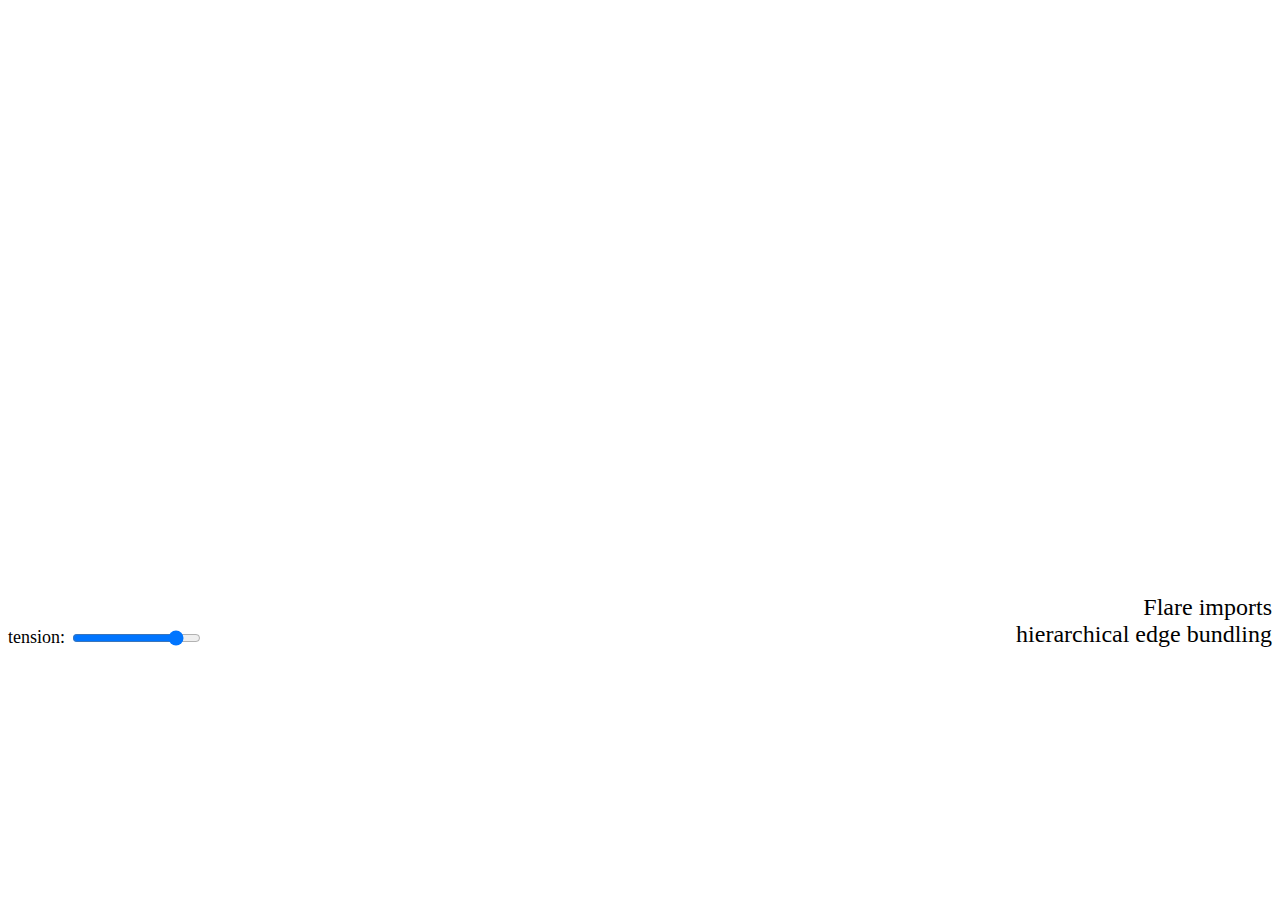
==== index.html @ 8738e385 "Add files via upload" ====
<!DOCTYPE html PUBLIC “-//W3C//DTD XHTML 1.0 Transitional//EN” “http://www.w3.org/TR/xhtml1/DTD/xhtml1-transitional.dtd”>
<html>
  <head>
    <meta http-equiv="Content-Type" content="text/html;charset=utf-8"/>
    <link type="text/css" rel="stylesheet" href="style.css"/>
    <style type="text/css">

path.arc {
  cursor: move;
  fill: #fff;
}

.node {
  font-size: 10px;
}

.node:hover {
  fill: #1f77b4;
}

.link {
  fill: none;
  stroke: #1f77b4;
  stroke-opacity: .4;
  pointer-events: none;
}

.link.source, .link.target {
  stroke-opacity: 1;
  stroke-width: 2px;
}

.node.target {
  fill: #d62728 !important;
}

.link.source {
  stroke: #d62728;
}

.node.source {
  fill: #2ca02c;
}

.link.target {
  stroke: #2ca02c;
}

    </style>
  </head>
  <body>
    <h2>
      Flare imports<br>
      hierarchical edge bundling
    </h2>
    <div id="bundle"></div>
    <div style="position:absolute;bottom:0;font-size:18px;">tension: <input style="position:relative;top:3px;" type="range" min="0" max="100" value="85"></div>
    <script type="text/javascript" src="//code.jquery.com/jquery-1.12.3.min.js"></script>
    <script type="text/javascript" src="//d3js.org/d3.v3.min.js"></script>
    <script type="text/javascript" src="packages.js"></script>
    <script type="text/javascript">

var w = 740,
    h = 700,
    rx = w / 2,
    ry = h / 2,
    m0,
    rotate = 0
    pi = Math.PI;

var splines = [];

var cluster = d3.layout.cluster()
    .size([360, ry - 180])
    .sort(function(a, b) { return d3.ascending(a.key, b.key); });

var bundle = d3.layout.bundle();

var line = d3.svg.line.radial()
    .interpolate("bundle")
    .tension(.85)
    .radius(function(d) { return d.y; })
    .angle(function(d) { return d.x / 180 * Math.PI; });

// Chrome 15 bug: <http://code.google.com/p/chromium/issues/detail?id=98951>
var div = d3.select("#bundle")
    .style("width", w + "px")
    .style("height", w + "px")
    .style("position", "absolute");

var svg = div.append("svg:svg")
    .attr("width", w)
    .attr("height", w)
  .append("svg:g")
    .attr("transform", "translate(" + rx + "," + ry + ")");

svg.append("svg:path")
    .attr("class", "arc")
    .attr("d", d3.svg.arc().outerRadius(ry - 180).innerRadius(0).startAngle(0).endAngle(2 * Math.PI))
    .on("mousedown", mousedown);

d3.json("flare-imports.json", function(classes) {
  var nodes = cluster.nodes(packages.root(classes)),
      links = packages.imports(nodes),
      splines = bundle(links);

  var path = svg.selectAll("path.link")
      .data(links)
    .enter().append("svg:path")
      .attr("class", function(d) { return "link source-" + d.source.key + " target-" + d.target.key; })
      .attr("d", function(d, i) { return line(splines[i]); });

  var groupData = svg.selectAll("g.group")
    .data(nodes.filter(function(d) { return (d.key=='SAVOLA' || d.key == 'SMART' || d.key == 'PRAGMATIC') && d.children; }))
  .enter().append("group")
    .attr("class", "group");
    
  var groupArc = d3.svg.arc()
  .innerRadius(ry - 177)
  .outerRadius(ry - 157)
  .startAngle(function(d) { return (findStartAngle(d.__data__.children)-2) * pi / 180;})
  .endAngle(function(d) { return (findEndAngle(d.__data__.children)+2) * pi / 180});
  
  svg.selectAll("g.arc")
  .data(groupData[0])
.enter().append("svg:path")
  .attr("d", groupArc)
  .attr("class", "groupArc")
  .style("fill", "#1f77b4")
  .style("fill-opacity", 0.5);

  svg.selectAll("g.node")
      .data(nodes.filter(function(n) { return !n.children; }))
    .enter().append("svg:g")
      .attr("class", "node")
      .attr("id", function(d) { return "node-" + d.key; })
      .attr("transform", function(d) { return "rotate(" + (d.x - 90) + ")translate(" + d.y + ")"; })
    .append("svg:text")
      .attr("dx", function(d) { return d.x < 180 ? 25 : -25; })
      .attr("dy", ".31em")
      .attr("text-anchor", function(d) { return d.x < 180 ? "start" : "end"; })
      .attr("transform", function(d) { return d.x < 180 ? null : "rotate(180)"; })
      .text(function(d) { return d.key.replace(/_/g, ' '); })
      .on("mouseover", mouseover)
      .on("mouseout", mouseout);

  d3.select("input[type=range]").on("change", function() {
    line.tension(this.value / 100);
    path.attr("d", function(d, i) { return line(splines[i]); });
  });
});

d3.select(window)
    .on("mousemove", mousemove)
    .on("mouseup", mouseup);

function mouse(e) {
  return [e.pageX - rx, e.pageY - ry];
}

function mousedown() {
  m0 = mouse(d3.event);
  d3.event.preventDefault();
}

function mousemove() {
  if (m0) {
    var m1 = mouse(d3.event),
        dm = Math.atan2(cross(m0, m1), dot(m0, m1)) * 180 / Math.PI;
    div.style("-webkit-transform", "translate3d(0," + (ry - rx) + "px,0)rotate3d(0,0,0," + dm + "deg)translate3d(0," + (rx - ry) + "px,0)");
  }
}

function mouseup() {
  if (m0) {
    var m1 = mouse(d3.event),
        dm = Math.atan2(cross(m0, m1), dot(m0, m1)) * 180 / Math.PI;

    rotate += dm;
    if (rotate > 360) rotate -= 360;
    else if (rotate < 0) rotate += 360;
    m0 = null;

    div.style("-webkit-transform", "rotate3d(0,0,0,0deg)");

    svg.attr("transform", "translate(" + rx + "," + ry + ")rotate(" + rotate + ")")
      .selectAll("g.node text")
        .attr("dx", function(d) { return (d.x + rotate) % 360 < 180 ? 25 : -25; })
        .attr("text-anchor", function(d) { return (d.x + rotate) % 360 < 180 ? "start" : "end"; })
        .attr("transform", function(d) { return (d.x + rotate) % 360 < 180 ? null : "rotate(180)"; });
  }
}

function mouseover(d) {
  svg.selectAll("path.link.target-" + d.key)
      .classed("target", true)
      .each(updateNodes("source", true));

  svg.selectAll("path.link.source-" + d.key)
      .classed("source", true)
      .each(updateNodes("target", true));
}

function mouseout(d) {
  svg.selectAll("path.link.source-" + d.key)
      .classed("source", false)
      .each(updateNodes("target", false));

  svg.selectAll("path.link.target-" + d.key)
      .classed("target", false)
      .each(updateNodes("source", false));
}

function updateNodes(name, value) {
  return function(d) {
    if (value) this.parentNode.appendChild(this);
    svg.select("#node-" + d[name].key).classed(name, value);
  };
}

function cross(a, b) {
  return a[0] * b[1] - a[1] * b[0];
}

function dot(a, b) {
  return a[0] * b[0] + a[1] * b[1];
}

function findStartAngle(children) {
    var min = children[0].x;
    children.forEach(function(d) {
       if (d.x < min)
           min = d.x;
    });
    return min;
}

function findEndAngle(children) {
    var max = children[0].x;
    children.forEach(function(d) {
       if (d.x > max)
           max = d.x;
    });
    return max;
}
    </script>
  </body>
</html>
---- style.css ----
body {
  font: 300 36px "Helvetica Neue";
  height: 640px;
  /*margin: 80px 160px 80px 160px;
  overflow: hidden;*/
  position: relative;
}

a:link, a:visited {
  color: #777;
  text-decoration: none;
}

a:hover {
  color: #666;
}

blockquote {
  margin: 0;
}

blockquote:before {
  content: "“";
  position: absolute;
  left: -.4em;
}

blockquote:after {
  content: "”";
  position: absolute;
}

body > ul {
  margin: 0;
  padding: 0;
}

h1 {
  font-size: 64px;
}

h1, h2, h3 {
  font-weight: inherit;
  margin: 0;
}

h2, h3 {
  text-align: right;
  font-size: inherit;
  position: absolute;
  bottom: 0;
  right: 0;
}

h2 {
  font-size: 24px;
  position: absolute;
}

h3 {
  bottom: -20px;
  font-size: 18px;
}

.invert {
  background: #1f1f1f;
  color: #dcdccc;
}

.invert h2, .invert h3 {
  color: #7f9f7f;
}

.string, .regexp {
  color: #f39;
}

.keyword {
  color: #00c;
}

.comment {
  color: #777;
  font-style: oblique;
}

.number {
  color: #369;
}

.class, .special {
  color: #1181B8;
}

body > svg {
  position: absolute;
  top: -80px;
  left: -160px;
}
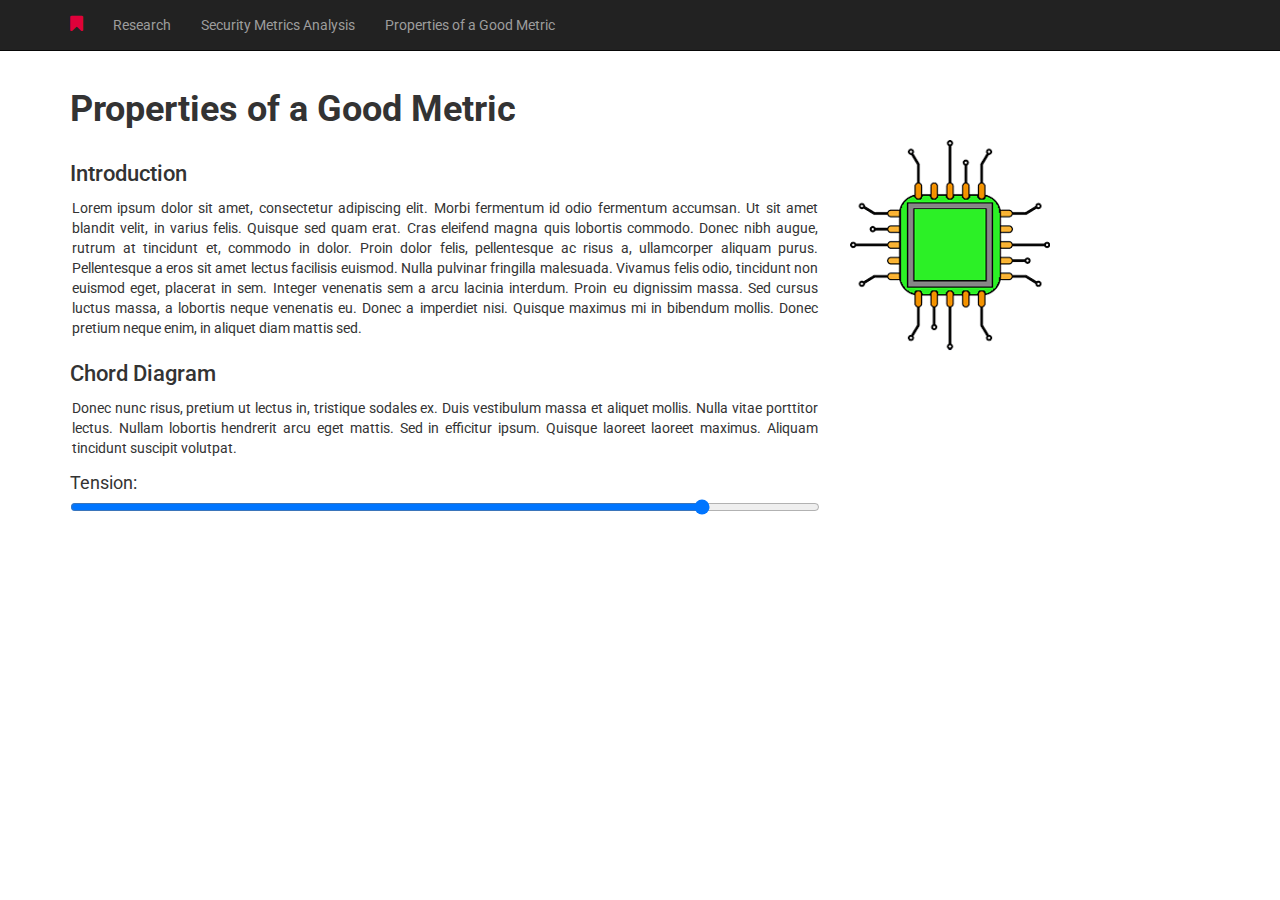
==== commit e19993a7: "First version" ====
--- a/index.html
+++ b/index.html
@@ -1,8 +1,28 @@
 <!DOCTYPE html PUBLIC “-//W3C//DTD XHTML 1.0 Transitional//EN” “http://www.w3.org/TR/xhtml1/DTD/xhtml1-transitional.dtd”>
 <html>
   <head>
-    <meta http-equiv="Content-Type" content="text/html;charset=utf-8"/>
-    <link type="text/css" rel="stylesheet" href="style.css"/>
+    <meta charset="utf-8">
+    <meta http-equiv="X-UA-Compatible" content="IE=edge">
+    <meta name="viewport" content="width=device-width, initial-scale=1">
+    <!-- The above 3 meta tags *must* come first in the head; any other head content must come *after* these tags -->
+    <link href="/static/css/bootstrap.min.css" rel="stylesheet">
+    <link href="/static/css/mine.css" rel="stylesheet">
+    <link href="https://fonts.googleapis.com/css?family=Roboto:700,400" rel="stylesheet" type="text/css">
+    <link href="https://netdna.bootstrapcdn.com/font-awesome/4.7.0/css/font-awesome.min.css" rel="stylesheet">
+    <link rel="apple-touch-icon" sizes="180x180" href="/favicon/apple-touch-icon.png">
+    <link rel="icon" type="image/png" sizes="32x32" href="/favicon/favicon-32x32.png">
+    <link rel="icon" type="image/png" sizes="16x16" href="/favicon/favicon-16x16.png">
+    <link rel="manifest" href="/favicon/site.webmanifest">
+    <link rel="mask-icon" href="/favicon/safari-pinned-tab.svg" color="#df013a">
+    <link rel="shortcut icon" href="/favicon/favicon.ico">
+    <meta name="msapplication-TileColor" content="#da532c">
+    <meta name="msapplication-config" content="/favicon/browserconfig.xml">
+    <meta name="theme-color" content="#ffffff">
+    <script type="text/javascript">
+      var shiftWindow = function() { scrollBy(0, -70) };
+      if (location.hash) shiftWindow();
+      window.addEventListener("hashchange", shiftWindow);
+    </script> 
     <style type="text/css">
 
 path.arc {
@@ -48,17 +68,67 @@
 
     </style>
   </head>
-  <body>
-    <h2>
-      Flare imports<br>
-      hierarchical edge bundling
-    </h2>
-    <div id="bundle"></div>
-    <div style="position:absolute;bottom:0;font-size:18px;">tension: <input style="position:relative;top:3px;" type="range" min="0" max="100" value="85"></div>
-    <script type="text/javascript" src="//code.jquery.com/jquery-1.12.3.min.js"></script>
-    <script type="text/javascript" src="//d3js.org/d3.v3.min.js"></script>
-    <script type="text/javascript" src="packages.js"></script>
-    <script type="text/javascript">
+
+
+
+
+
+  <body style="padding-top: 70px">
+    <nav class="navbar navbar-inverse navbar-fixed-top">   
+      <div class="container">
+        <div class="navbar-header">
+          <button type="button" class="navbar-toggle" data-toggle="collapse" data-target=".navbar-collapse">
+            <span class="icon-bar"></span>
+            <span class="icon-bar"></span>
+            <span class="icon-bar"></span> 
+          </button>    
+          <a class="navbar-brand" href="index.html" data-toggle="collapse" data-target=".navbar-collapse.in">
+            <span class="fa fa-bookmark" aria-hidden="true" style="color:#DF013A"></span>
+          </a>
+        </div>
+        <div class="collapse navbar-collapse">
+          <ul class="nav navbar-nav">
+            <li><a href="index.html#research" data-toggle="collapse" data-target=".navbar-collapse.in">Research</a></li>
+            <li><a href="analysis.html" data-toggle="collapse" data-target=".navbar-collapse.in">Security Metrics Analysis</a></li>
+            <li><a href="properties.html" data-toggle="collapse" data-target=".navbar-collapse.in">Properties of a Good Metric</a></li>
+        </div>
+      </div>
+    </nav>
+
+    <div class="container">
+      <div class="row">
+        <div class="col-xs-12 col-sm-12 col-md-12 col-lg-12">
+
+          <div class="row">
+            <div class="col-lg-12 col-md-12 col-md-12 col-xs-12">
+              <h1><strong>Properties of a Good Metric</strong></h1>
+            </div>
+          </div>
+
+          <div class="row">
+            <div class="col-lg-4 col-lg-push-8 col-md-4 col-md-push-8 col-sm-3 col-sm-push-9 col-xs-12 col-xs-push-0">
+              <img src="/images/embedded.png" width="200" alt="">
+            </div>
+            <div class="col-lg-8 col-lg-pull-4 col-md-8 col-md-pull-4 col-sm-9 col-sm-pull-3 col-xs-12 col-xs-offset-0">              
+              <div class="section" id="table-of-contents">
+                <h2>Introduction</h2>
+                  <p>
+                    Lorem ipsum dolor sit amet, consectetur adipiscing elit. Morbi fermentum id odio fermentum accumsan. Ut sit amet blandit velit, in varius felis. Quisque sed quam erat. Cras eleifend magna quis lobortis commodo. Donec nibh augue, rutrum at tincidunt et, commodo in dolor. Proin dolor felis, pellentesque ac risus a, ullamcorper aliquam purus. Pellentesque a eros sit amet lectus facilisis euismod. Nulla pulvinar fringilla malesuada. Vivamus felis odio, tincidunt non euismod eget, placerat in sem. Integer venenatis sem a arcu lacinia interdum. Proin eu dignissim massa. Sed cursus luctus massa, a lobortis neque venenatis eu. Donec a imperdiet nisi. Quisque maximus mi in bibendum mollis. Donec pretium neque enim, in aliquet diam mattis sed.
+                  </p>
+              </div>
+              <div class="section" id="what-is-this">
+                <h2>Chord Diagram</h2>
+                <p>
+                  Donec nunc risus, pretium ut lectus in, tristique sodales ex. Duis vestibulum massa et aliquet mollis. Nulla vitae porttitor lectus. Nullam lobortis hendrerit arcu eget mattis. Sed in efficitur ipsum. Quisque laoreet laoreet maximus. Aliquam tincidunt suscipit volutpat.
+                </p>
+              </div>
+              <div class="section" id="what-is-this">
+                <div id="bundle"></div>
+                <div style="position:relative;bottom:0;font-size:18px;">Tension: <input style="position:relative;top:3px;" type="range" min="0" max="100" value="85"></div>
+                <script type="text/javascript" src="//code.jquery.com/jquery-1.12.3.min.js"></script>
+                <script type="text/javascript" src="//d3js.org/d3.v3.min.js"></script>
+                <script type="text/javascript" src="packages.js"></script>
+                <script type="text/javascript">
 
 var w = 740,
     h = 700,
@@ -244,5 +314,18 @@
     return max;
 }
     </script>
+                
+              </div>
+            </div>
+          </div>
+        </div>
+      </div>
+    </div>
+      <!-- jQuery (necessary for Bootstrap's JavaScript plugins) -->
+      <script src="https://ajax.googleapis.com/ajax/libs/jquery/1.11.2/jquery.min.js"></script>
+      <!-- Include all compiled plugins (below), or include individual files as needed -->
+      <script src="/static/js/bootstrap.min.js"></script>
+      <script type="text/javascript" src="https://twitter.github.io/bootstrap/assets/js/bootstrap-transition.js"></script>
+      <script type="text/javascript" src="https://twitter.github.io/bootstrap/assets/js/bootstrap-collapse.js"></script>
   </body>
 </html>
--- a/static/css/mine.css
+++ b/static/css/mine.css
@@ -0,0 +1,96 @@
+body {
+    font-family: "Roboto", "Helvetica Neue", "Helvetica", "Arial", sans-serif !important;
+}
+
+p {
+    text-align: justify !important;
+    padding: 2px;
+}
+
+ul.publications {
+    list-style: none;
+    padding: 2px;
+    font-size: 0.9em;
+}
+
+ul.publications li:nth-child(odd) {
+  background-color: #F2F2F2;
+  padding-left: 1em;
+}
+
+ul.publications li:nth-child(even) {
+  background-color: #F8F8F8;
+  padding-left: 1em;
+}
+
+strong.papertitle {
+    font-size: 1.2em; 
+    /*background-color: #fadbd8 ;*/
+    /*color: #DF013A;  */
+}
+
+ul.publications li {
+    margin-bottom: 1em;
+    padding: 5px;
+}
+
+img.me {
+    /*margin-top: 20px;*/
+    /*border: 0px;  */
+    /*border-radius: 5px; */
+    margin-top: 62px;
+    border-radius: 5px;
+    border: 1px solid #000000;
+    padding: 0px;
+}
+
+pre.bibtex {
+    margin:5px 0 0 0;
+    padding: 2px;
+    font-size: 0.9em;
+    border-style: none;
+    display: block;
+    overflow: auto;
+    white-space: pre; 
+    word-break: normal;
+    word-wrap: normal;
+    background-color: initial; 
+}
+
+a:hover, a:focus{
+    color: #B40431;
+}
+
+a { 
+    color: #DF013A;    
+}
+
+a.icons {
+    color: #000000;    
+    text-decoration: none;
+}
+
+a.icons:hover, a.icons:focus {
+    color: #B40431;  
+    text-decoration: none;
+}
+
+a.medialink {
+    text-decoration: none;
+}
+
+h1,.h2{
+  font-size: 36px;
+}
+
+h2,.h2 {
+  font-size: 22px;
+  margin-top:22px;
+}
+
+table, tr, td {
+    border: none;
+}
+
+
+
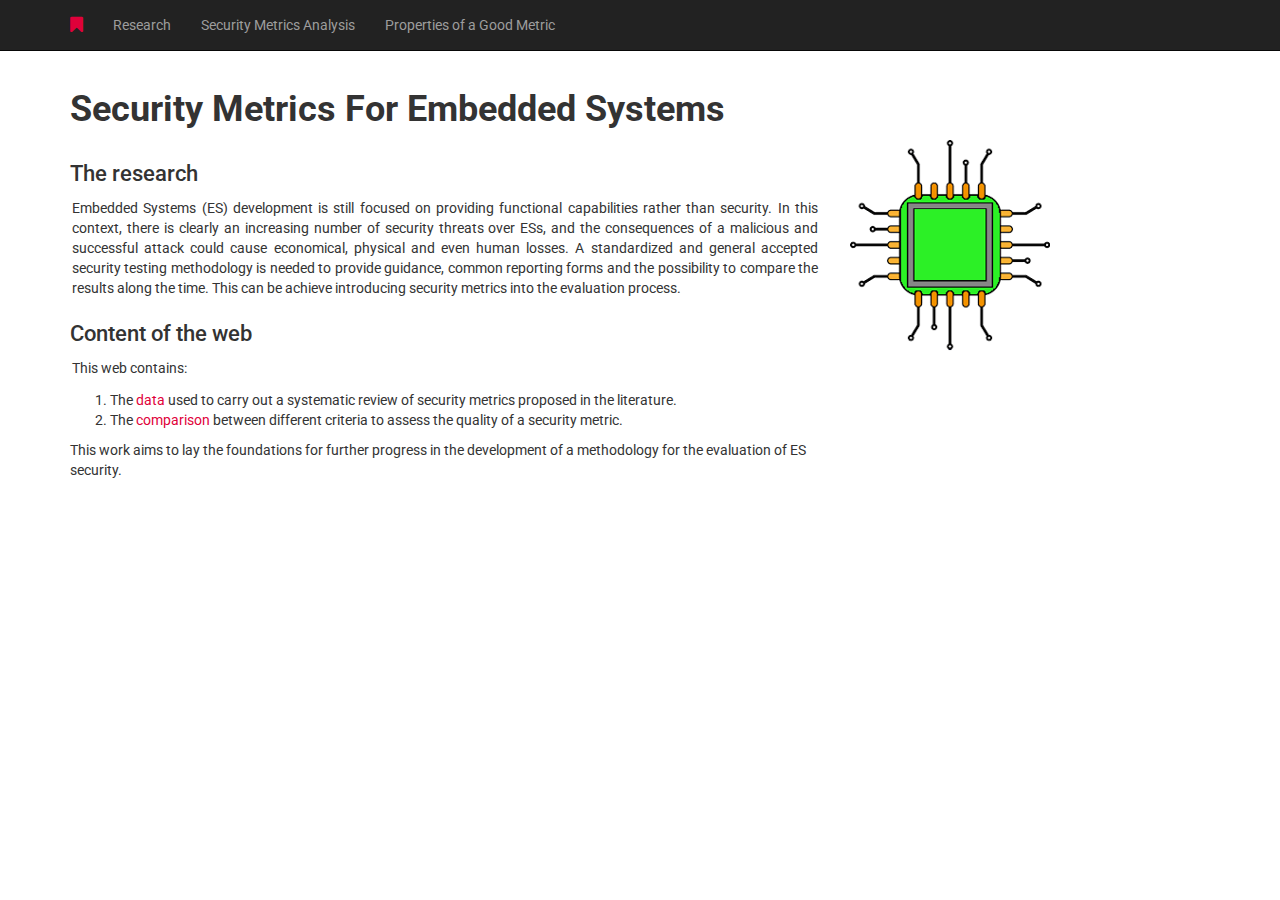
==== commit c1f02cdf: "Tags updated" ====
--- a/index.html
+++ b/index.html
@@ -1,331 +1,100 @@
-<!DOCTYPE html PUBLIC “-//W3C//DTD XHTML 1.0 Transitional//EN” “http://www.w3.org/TR/xhtml1/DTD/xhtml1-transitional.dtd”>
-<html>
-  <head>
-    <meta charset="utf-8">
-    <meta http-equiv="X-UA-Compatible" content="IE=edge">
-    <meta name="viewport" content="width=device-width, initial-scale=1">
-    <!-- The above 3 meta tags *must* come first in the head; any other head content must come *after* these tags -->
-    <link href="/static/css/bootstrap.min.css" rel="stylesheet">
-    <link href="/static/css/mine.css" rel="stylesheet">
-    <link href="https://fonts.googleapis.com/css?family=Roboto:700,400" rel="stylesheet" type="text/css">
-    <link href="https://netdna.bootstrapcdn.com/font-awesome/4.7.0/css/font-awesome.min.css" rel="stylesheet">
-    <link rel="apple-touch-icon" sizes="180x180" href="/favicon/apple-touch-icon.png">
-    <link rel="icon" type="image/png" sizes="32x32" href="/favicon/favicon-32x32.png">
-    <link rel="icon" type="image/png" sizes="16x16" href="/favicon/favicon-16x16.png">
-    <link rel="manifest" href="/favicon/site.webmanifest">
-    <link rel="mask-icon" href="/favicon/safari-pinned-tab.svg" color="#df013a">
-    <link rel="shortcut icon" href="/favicon/favicon.ico">
-    <meta name="msapplication-TileColor" content="#da532c">
-    <meta name="msapplication-config" content="/favicon/browserconfig.xml">
-    <meta name="theme-color" content="#ffffff">
-    <script type="text/javascript">
-      var shiftWindow = function() { scrollBy(0, -70) };
-      if (location.hash) shiftWindow();
-      window.addEventListener("hashchange", shiftWindow);
-    </script> 
-    <style type="text/css">
-
-path.arc {
-  cursor: move;
-  fill: #fff;
-}
-
-.node {
-  font-size: 10px;
-}
-
-.node:hover {
-  fill: #1f77b4;
-}
-
-.link {
-  fill: none;
-  stroke: #1f77b4;
-  stroke-opacity: .4;
-  pointer-events: none;
-}
-
-.link.source, .link.target {
-  stroke-opacity: 1;
-  stroke-width: 2px;
-}
-
-.node.target {
-  fill: #d62728 !important;
-}
-
-.link.source {
-  stroke: #d62728;
-}
-
-.node.source {
-  fill: #2ca02c;
-}
-
-.link.target {
-  stroke: #2ca02c;
-}
-
-    </style>
-  </head>
-
-
-
-
-
-  <body style="padding-top: 70px">
-    <nav class="navbar navbar-inverse navbar-fixed-top">   
-      <div class="container">
-        <div class="navbar-header">
-          <button type="button" class="navbar-toggle" data-toggle="collapse" data-target=".navbar-collapse">
-            <span class="icon-bar"></span>
-            <span class="icon-bar"></span>
-            <span class="icon-bar"></span> 
-          </button>    
-          <a class="navbar-brand" href="index.html" data-toggle="collapse" data-target=".navbar-collapse.in">
-            <span class="fa fa-bookmark" aria-hidden="true" style="color:#DF013A"></span>
-          </a>
-        </div>
-        <div class="collapse navbar-collapse">
-          <ul class="nav navbar-nav">
-            <li><a href="index.html#research" data-toggle="collapse" data-target=".navbar-collapse.in">Research</a></li>
-            <li><a href="analysis.html" data-toggle="collapse" data-target=".navbar-collapse.in">Security Metrics Analysis</a></li>
-            <li><a href="properties.html" data-toggle="collapse" data-target=".navbar-collapse.in">Properties of a Good Metric</a></li>
-        </div>
-      </div>
-    </nav>
-
-    <div class="container">
-      <div class="row">
-        <div class="col-xs-12 col-sm-12 col-md-12 col-lg-12">
-
-          <div class="row">
-            <div class="col-lg-12 col-md-12 col-md-12 col-xs-12">
-              <h1><strong>Properties of a Good Metric</strong></h1>
-            </div>
-          </div>
-
-          <div class="row">
-            <div class="col-lg-4 col-lg-push-8 col-md-4 col-md-push-8 col-sm-3 col-sm-push-9 col-xs-12 col-xs-push-0">
-              <img src="/images/embedded.png" width="200" alt="">
-            </div>
-            <div class="col-lg-8 col-lg-pull-4 col-md-8 col-md-pull-4 col-sm-9 col-sm-pull-3 col-xs-12 col-xs-offset-0">              
-              <div class="section" id="table-of-contents">
-                <h2>Introduction</h2>
-                  <p>
-                    Lorem ipsum dolor sit amet, consectetur adipiscing elit. Morbi fermentum id odio fermentum accumsan. Ut sit amet blandit velit, in varius felis. Quisque sed quam erat. Cras eleifend magna quis lobortis commodo. Donec nibh augue, rutrum at tincidunt et, commodo in dolor. Proin dolor felis, pellentesque ac risus a, ullamcorper aliquam purus. Pellentesque a eros sit amet lectus facilisis euismod. Nulla pulvinar fringilla malesuada. Vivamus felis odio, tincidunt non euismod eget, placerat in sem. Integer venenatis sem a arcu lacinia interdum. Proin eu dignissim massa. Sed cursus luctus massa, a lobortis neque venenatis eu. Donec a imperdiet nisi. Quisque maximus mi in bibendum mollis. Donec pretium neque enim, in aliquet diam mattis sed.
-                  </p>
-              </div>
-              <div class="section" id="what-is-this">
-                <h2>Chord Diagram</h2>
-                <p>
-                  Donec nunc risus, pretium ut lectus in, tristique sodales ex. Duis vestibulum massa et aliquet mollis. Nulla vitae porttitor lectus. Nullam lobortis hendrerit arcu eget mattis. Sed in efficitur ipsum. Quisque laoreet laoreet maximus. Aliquam tincidunt suscipit volutpat.
-                </p>
-              </div>
-              <div class="section" id="what-is-this">
-                <div id="bundle"></div>
-                <div style="position:relative;bottom:0;font-size:18px;">Tension: <input style="position:relative;top:3px;" type="range" min="0" max="100" value="85"></div>
-                <script type="text/javascript" src="//code.jquery.com/jquery-1.12.3.min.js"></script>
-                <script type="text/javascript" src="//d3js.org/d3.v3.min.js"></script>
-                <script type="text/javascript" src="packages.js"></script>
-                <script type="text/javascript">
-
-var w = 740,
-    h = 700,
-    rx = w / 2,
-    ry = h / 2,
-    m0,
-    rotate = 0
-    pi = Math.PI;
-
-var splines = [];
-
-var cluster = d3.layout.cluster()
-    .size([360, ry - 180])
-    .sort(function(a, b) { return d3.ascending(a.key, b.key); });
-
-var bundle = d3.layout.bundle();
-
-var line = d3.svg.line.radial()
-    .interpolate("bundle")
-    .tension(.85)
-    .radius(function(d) { return d.y; })
-    .angle(function(d) { return d.x / 180 * Math.PI; });
-
-// Chrome 15 bug: <http://code.google.com/p/chromium/issues/detail?id=98951>
-var div = d3.select("#bundle")
-    .style("width", w + "px")
-    .style("height", w + "px")
-    .style("position", "absolute");
-
-var svg = div.append("svg:svg")
-    .attr("width", w)
-    .attr("height", w)
-  .append("svg:g")
-    .attr("transform", "translate(" + rx + "," + ry + ")");
-
-svg.append("svg:path")
-    .attr("class", "arc")
-    .attr("d", d3.svg.arc().outerRadius(ry - 180).innerRadius(0).startAngle(0).endAngle(2 * Math.PI))
-    .on("mousedown", mousedown);
-
-d3.json("flare-imports.json", function(classes) {
-  var nodes = cluster.nodes(packages.root(classes)),
-      links = packages.imports(nodes),
-      splines = bundle(links);
-
-  var path = svg.selectAll("path.link")
-      .data(links)
-    .enter().append("svg:path")
-      .attr("class", function(d) { return "link source-" + d.source.key + " target-" + d.target.key; })
-      .attr("d", function(d, i) { return line(splines[i]); });
-
-  var groupData = svg.selectAll("g.group")
-    .data(nodes.filter(function(d) { return (d.key=='SAVOLA' || d.key == 'SMART' || d.key == 'PRAGMATIC') && d.children; }))
-  .enter().append("group")
-    .attr("class", "group");
-    
-  var groupArc = d3.svg.arc()
-  .innerRadius(ry - 177)
-  .outerRadius(ry - 157)
-  .startAngle(function(d) { return (findStartAngle(d.__data__.children)-2) * pi / 180;})
-  .endAngle(function(d) { return (findEndAngle(d.__data__.children)+2) * pi / 180});
-  
-  svg.selectAll("g.arc")
-  .data(groupData[0])
-.enter().append("svg:path")
-  .attr("d", groupArc)
-  .attr("class", "groupArc")
-  .style("fill", "#1f77b4")
-  .style("fill-opacity", 0.5);
-
-  svg.selectAll("g.node")
-      .data(nodes.filter(function(n) { return !n.children; }))
-    .enter().append("svg:g")
-      .attr("class", "node")
-      .attr("id", function(d) { return "node-" + d.key; })
-      .attr("transform", function(d) { return "rotate(" + (d.x - 90) + ")translate(" + d.y + ")"; })
-    .append("svg:text")
-      .attr("dx", function(d) { return d.x < 180 ? 25 : -25; })
-      .attr("dy", ".31em")
-      .attr("text-anchor", function(d) { return d.x < 180 ? "start" : "end"; })
-      .attr("transform", function(d) { return d.x < 180 ? null : "rotate(180)"; })
-      .text(function(d) { return d.key.replace(/_/g, ' '); })
-      .on("mouseover", mouseover)
-      .on("mouseout", mouseout);
-
-  d3.select("input[type=range]").on("change", function() {
-    line.tension(this.value / 100);
-    path.attr("d", function(d, i) { return line(splines[i]); });
-  });
-});
-
-d3.select(window)
-    .on("mousemove", mousemove)
-    .on("mouseup", mouseup);
-
-function mouse(e) {
-  return [e.pageX - rx, e.pageY - ry];
-}
-
-function mousedown() {
-  m0 = mouse(d3.event);
-  d3.event.preventDefault();
-}
-
-function mousemove() {
-  if (m0) {
-    var m1 = mouse(d3.event),
-        dm = Math.atan2(cross(m0, m1), dot(m0, m1)) * 180 / Math.PI;
-    div.style("-webkit-transform", "translate3d(0," + (ry - rx) + "px,0)rotate3d(0,0,0," + dm + "deg)translate3d(0," + (rx - ry) + "px,0)");
-  }
-}
-
-function mouseup() {
-  if (m0) {
-    var m1 = mouse(d3.event),
-        dm = Math.atan2(cross(m0, m1), dot(m0, m1)) * 180 / Math.PI;
-
-    rotate += dm;
-    if (rotate > 360) rotate -= 360;
-    else if (rotate < 0) rotate += 360;
-    m0 = null;
-
-    div.style("-webkit-transform", "rotate3d(0,0,0,0deg)");
-
-    svg.attr("transform", "translate(" + rx + "," + ry + ")rotate(" + rotate + ")")
-      .selectAll("g.node text")
-        .attr("dx", function(d) { return (d.x + rotate) % 360 < 180 ? 25 : -25; })
-        .attr("text-anchor", function(d) { return (d.x + rotate) % 360 < 180 ? "start" : "end"; })
-        .attr("transform", function(d) { return (d.x + rotate) % 360 < 180 ? null : "rotate(180)"; });
-  }
-}
-
-function mouseover(d) {
-  svg.selectAll("path.link.target-" + d.key)
-      .classed("target", true)
-      .each(updateNodes("source", true));
-
-  svg.selectAll("path.link.source-" + d.key)
-      .classed("source", true)
-      .each(updateNodes("target", true));
-}
-
-function mouseout(d) {
-  svg.selectAll("path.link.source-" + d.key)
-      .classed("source", false)
-      .each(updateNodes("target", false));
-
-  svg.selectAll("path.link.target-" + d.key)
-      .classed("target", false)
-      .each(updateNodes("source", false));
-}
-
-function updateNodes(name, value) {
-  return function(d) {
-    if (value) this.parentNode.appendChild(this);
-    svg.select("#node-" + d[name].key).classed(name, value);
-  };
-}
-
-function cross(a, b) {
-  return a[0] * b[1] - a[1] * b[0];
-}
-
-function dot(a, b) {
-  return a[0] * b[0] + a[1] * b[1];
-}
-
-function findStartAngle(children) {
-    var min = children[0].x;
-    children.forEach(function(d) {
-       if (d.x < min)
-           min = d.x;
-    });
-    return min;
-}
-
-function findEndAngle(children) {
-    var max = children[0].x;
-    children.forEach(function(d) {
-       if (d.x > max)
-           max = d.x;
-    });
-    return max;
-}
-    </script>
-                
-              </div>
-            </div>
-          </div>
-        </div>
-      </div>
-    </div>
-      <!-- jQuery (necessary for Bootstrap's JavaScript plugins) -->
-      <script src="https://ajax.googleapis.com/ajax/libs/jquery/1.11.2/jquery.min.js"></script>
-      <!-- Include all compiled plugins (below), or include individual files as needed -->
-      <script src="/static/js/bootstrap.min.js"></script>
-      <script type="text/javascript" src="https://twitter.github.io/bootstrap/assets/js/bootstrap-transition.js"></script>
-      <script type="text/javascript" src="https://twitter.github.io/bootstrap/assets/js/bootstrap-collapse.js"></script>
-  </body>
-</html>
+<!DOCTYPE html>
+<html lang="en">
+<!-- ------------------------------------------------------ HEAD ----------------------------------------------------- -->
+  	<head>
+	    <meta charset="utf-8">
+	    <meta http-equiv="X-UA-Compatible" content="IE=edge">
+	    <meta name="viewport" content="width=device-width, initial-scale=1">
+	    <!-- The above 3 meta tags *must* come first in the head; any other head content must come *after* these tags -->
+	    <title>Embedded Security Metrics - Research</title>
+
+	    <link href="/static/css/bootstrap.min.css" rel="stylesheet">
+	    <link href="/static/css/mine.css" rel="stylesheet">
+	    <link href="https://fonts.googleapis.com/css?family=Roboto:700,400" rel="stylesheet" type="text/css">
+	    <link href="https://netdna.bootstrapcdn.com/font-awesome/4.7.0/css/font-awesome.min.css" rel="stylesheet">
+	    <link rel="apple-touch-icon" sizes="180x180" href="/favicon/apple-touch-icon.png">
+	    <link rel="icon" type="image/png" sizes="32x32" href="/favicon/favicon-32x32.png">
+	    <link rel="icon" type="image/png" sizes="16x16" href="/favicon/favicon-16x16.png">
+	    <link rel="manifest" href="/favicon/site.webmanifest">
+	    <link rel="mask-icon" href="/favicon/safari-pinned-tab.svg" color="#df013a">
+	    <link rel="shortcut icon" href="/favicon/favicon.ico">
+	    <meta name="msapplication-TileColor" content="#da532c">
+	    <meta name="msapplication-config" content="/favicon/browserconfig.xml">
+	    <meta name="theme-color" content="#ffffff">
+	  
+		<script type="text/javascript">
+		    var shiftWindow = function() { scrollBy(0, -70) };
+		    if (location.hash) shiftWindow();
+		    window.addEventListener("hashchange", shiftWindow);
+		</script>      
+  	</head>
+
+
+  	<body style="padding-top: 70px">
+	    <nav class="navbar navbar-inverse navbar-fixed-top">   
+	      <div class="container">
+	        <div class="navbar-header">
+	          <button type="button" class="navbar-toggle" data-toggle="collapse" data-target=".navbar-collapse">
+	            <span class="icon-bar"></span>
+	            <span class="icon-bar"></span>
+	            <span class="icon-bar"></span> 
+	          </button>    
+	          <a class="navbar-brand" href="index.html" data-toggle="collapse" data-target=".navbar-collapse.in">
+	            <span class="fa fa-bookmark" aria-hidden="true" style="color:#DF013A"></span>
+	          </a>
+	        </div>
+	        <div class="collapse navbar-collapse">
+	          <ul class="nav navbar-nav">
+	            <li><a href="index.html" data-toggle="collapse" data-target=".navbar-collapse.in">Research</a></li>
+	            <li><a href="analysis.html" data-toggle="collapse" data-target=".navbar-collapse.in">Security Metrics Analysis</a></li>
+	            <li><a href="properties.html" data-toggle="collapse" data-target=".navbar-collapse.in">Properties of a Good Metric</a></li>
+	        </div>
+	      </div>
+	    </nav>      
+      
+    	<div class="container">
+        	<div class="row">
+            	<div class="col-xs-12 col-sm-12 col-md-12 col-lg-12">
+					<div class="row">
+    					<div class="col-lg-12 col-md-12 col-md-12 col-xs-12">
+        					<h1><strong>Security Metrics For Embedded Systems</strong></h1>
+    					</div>
+					</div>
+
+				<div class="row">
+    				<div class="col-lg-4 col-lg-push-8 col-md-4 col-md-push-8 col-sm-3 col-sm-push-9 col-xs-12 col-xs-push-0">
+					    <a href="/files/onlineResourcesPhD.pdf">
+					        <img src="/images/embedded.png" width="200" alt="">
+					    </a>
+    				</div>
+    				<div class="col-lg-8 col-lg-pull-4 col-md-8 col-md-pull-4 col-sm-9 col-sm-pull-3 col-xs-12 col-xs-offset-0">
+						<div class="section" id="research">
+							<h2>The research</h2>
+							<p>
+								Embedded Systems (ES) development is still focused on providing functional capabilities rather than security. In this context, there is clearly an increasing number of security threats over ESs, and the consequences of a malicious and successful attack could cause economical, physical and even human losses. A standardized and general accepted security testing methodology is needed to provide guidance, common reporting forms and the possibility to compare the results along the time. This can be achieve introducing security metrics into the evaluation process.
+							</p>
+						</div>
+        				<div class="section" id="content">
+							<h2>Content of the web</h2>
+							<p>
+								This web contains:
+								<ol class="simple">
+									<li>The <a href="analysis.html">data</a> used to carry out a systematic review of security metrics proposed in the literature.</li>
+									<li>The <a href="properties.html">comparison</a> between different criteria to assess the quality of a security metric.</li>
+								</ol>
+								This work aims to lay the foundations for further progress in the development of a methodology for the evaluation of ES security.
+							</p>
+						</div>
+					</div>
+				</div>
+				</div>
+			</div>
+		</div>
+	    <!-- jQuery (necessary for Bootstrap's JavaScript plugins) -->
+	    <script src="https://ajax.googleapis.com/ajax/libs/jquery/1.11.2/jquery.min.js"></script>
+	    <!-- Include all compiled plugins (below), or include individual files as needed -->
+	    <script src="/static/js/bootstrap.min.js"></script>
+	    <script type="text/javascript" src="https://twitter.github.io/bootstrap/assets/js/bootstrap-transition.js"></script>
+	    <script type="text/javascript" src="https://twitter.github.io/bootstrap/assets/js/bootstrap-collapse.js"></script>
+  	</body>
+</html>
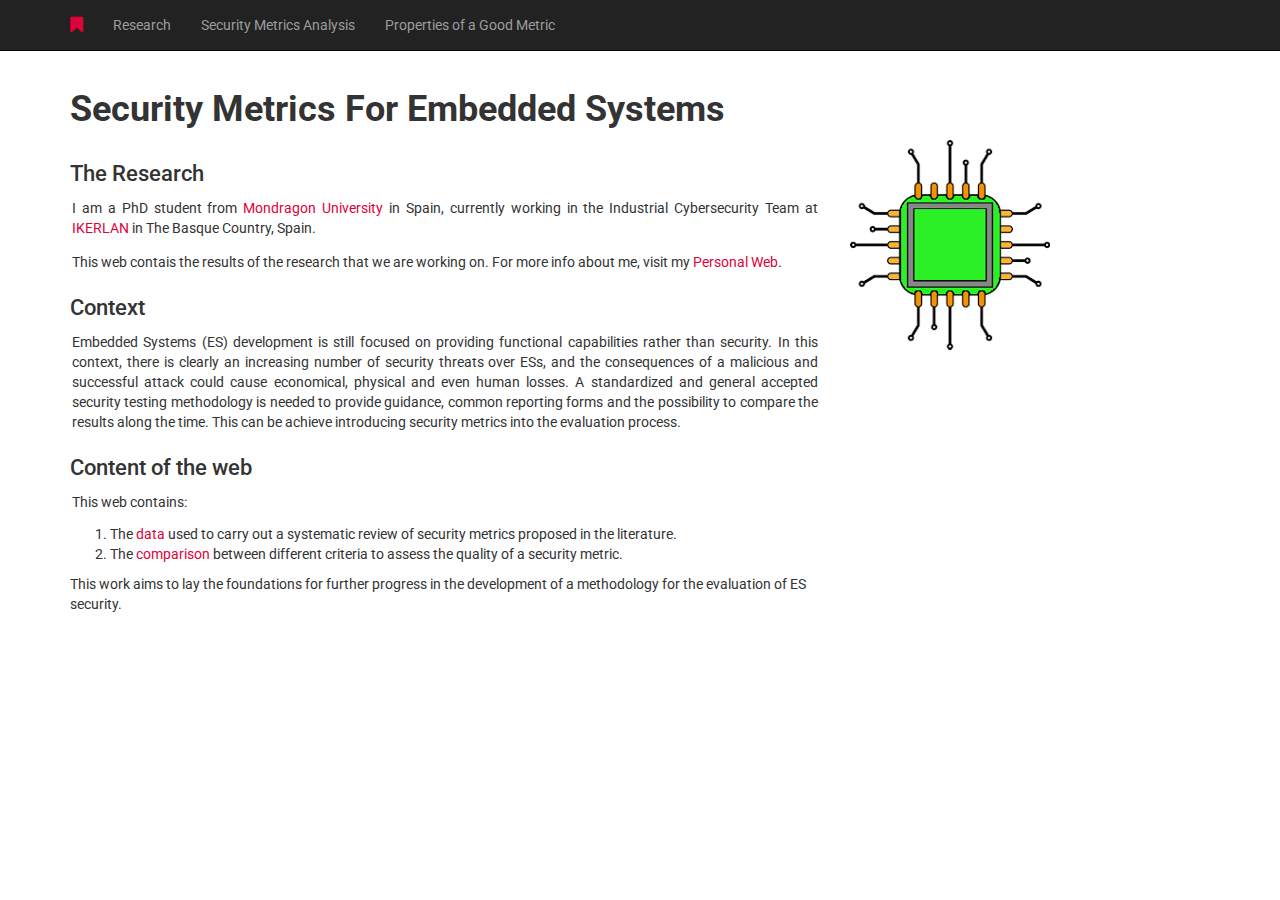
==== commit 7be56595: "Update of the description" ====
--- a/index.html
+++ b/index.html
@@ -69,7 +69,16 @@
     				</div>
     				<div class="col-lg-8 col-lg-pull-4 col-md-8 col-md-pull-4 col-sm-9 col-sm-pull-3 col-xs-12 col-xs-offset-0">
 						<div class="section" id="research">
-							<h2>The research</h2>
+							<h2>The Research</h2>
+							<p>
+								I am a PhD student from <a class="reference external" href="https://www.mondragon.edu/en/home">Mondragon University</a> in Spain, currently working in the Industrial Cybersecurity Team at <a class="reference external" href="https://www.ikerlan.es/en/">IKERLAN</a> in The Basque Country, Spain.
+							</p>
+							<p>
+								This web contais the results of the research that we are working on. For more info about me, visit my <a class="reference external" href="https://aaalongueira.github.io/">Personal Web</a>.
+							</p>
+						</div>
+						<div class="section" id="context">
+							<h2>Context</h2>
 							<p>
 								Embedded Systems (ES) development is still focused on providing functional capabilities rather than security. In this context, there is clearly an increasing number of security threats over ESs, and the consequences of a malicious and successful attack could cause economical, physical and even human losses. A standardized and general accepted security testing methodology is needed to provide guidance, common reporting forms and the possibility to compare the results along the time. This can be achieve introducing security metrics into the evaluation process.
 							</p>
